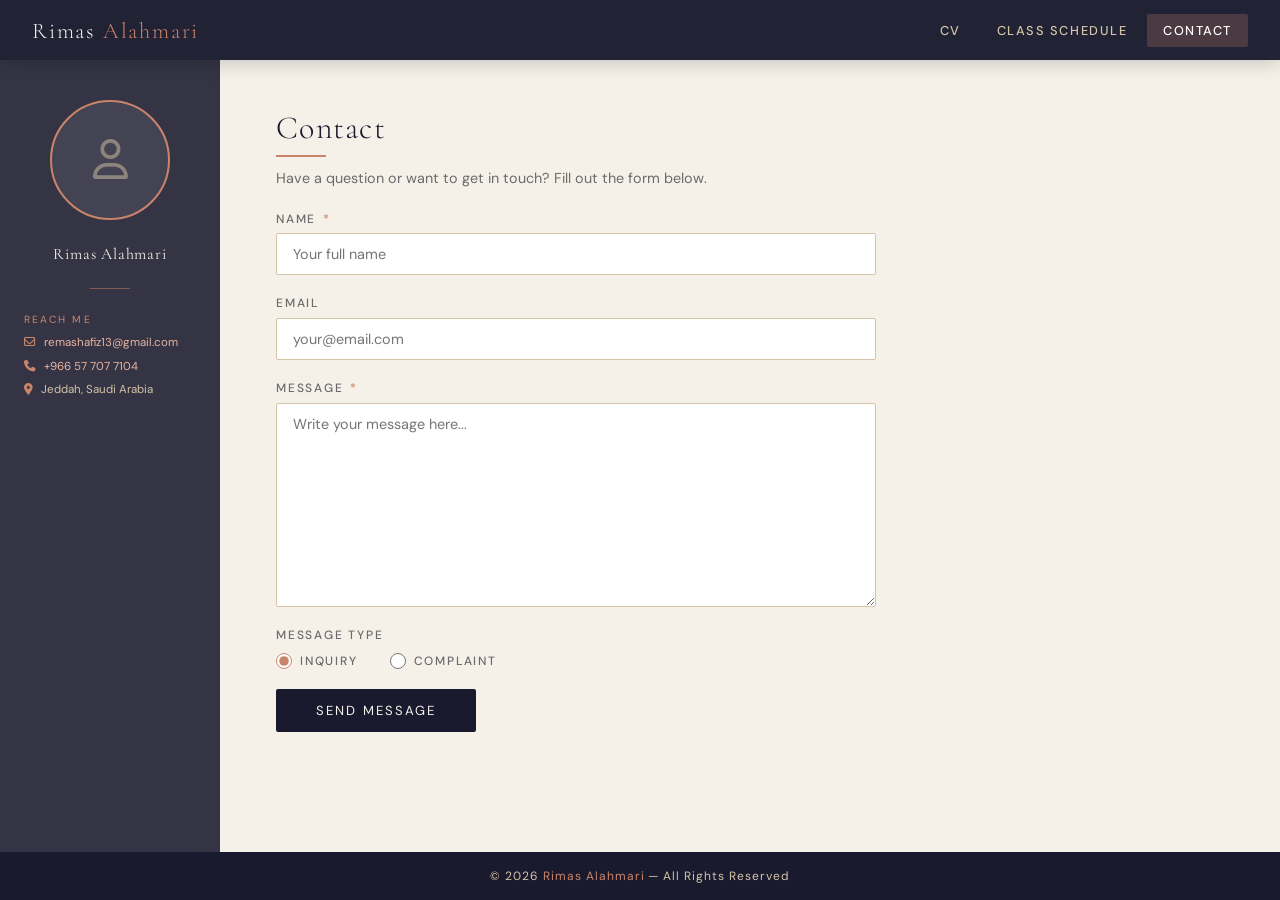
==== contact.html @ 383517ef "First commit" ====
<!DOCTYPE html>
<html lang="en">
<head>
  <meta charset="UTF-8" />
  <meta name="viewport" content="width=device-width, initial-scale=1.0"/>
  <title>Rimas Alahmari — Contact</title>
  <link rel="stylesheet" href="style.css" />
  <link rel="stylesheet" href="https://cdnjs.cloudflare.com/ajax/libs/font-awesome/6.5.0/css/all.min.css"/>
</head>
<body>

  <!-- STICKY HEADER -->
  <header>
    <div class="header-brand">Rimas <span>Alahmari</span></div>
    <nav>
      <a href="index.html">CV</a>
      <a href="schedule.html">Class Schedule</a>
      <a href="contact.html" class="active">Contact</a>
    </nav>
  </header>

  <!-- PAGE WRAPPER -->
  <div class="page-wrapper">

    <!-- LEFT SIDEBAR -->
    <aside class="sidebar">

      <!-- Profile picture placeholder -->
      <div class="profile-img-wrapper">
        <!-- Replace the icon below with an <img> tag once you have your photo:
             <img src="images/ME.jpg" alt="Rimas Alahmari"> -->
        <span class="profile-placeholder">
          <i class="fa-regular fa-user"></i>
        </span>
      </div>

      <div class="sidebar-name">Rimas Alahmari</div>
      <div class="sidebar-divider"></div>

      <div class="sidebar-section">
        <div class="sidebar-label">Reach Me</div>
        <div class="sidebar-contact-item">
          <i class="fa-regular fa-envelope" style="margin-right:5px;color:var(--rose)"></i>
          <a href="mailto:remashafiz13@gmail.com">remashafiz13@gmail.com</a>
        </div>
        <div class="sidebar-contact-item">
          <i class="fa-solid fa-phone" style="margin-right:5px;color:var(--rose)"></i>
          <a href="tel:+966577077104">+966 57 707 7104</a>
        </div>
        <div class="sidebar-contact-item">
          <i class="fa-solid fa-location-dot" style="margin-right:5px;color:var(--rose)"></i>
          Jeddah, Saudi Arabia
        </div>
      </div>

    </aside>

    <!-- MAIN CONTENT -->
    <main class="main-content">

      <section class="section-block">
        <h2 class="section-title">Contact</h2>
        <p style="font-size:0.9rem;color:var(--text-light);margin-top:0.75rem;margin-bottom:0.5rem;">
          Have a question or want to get in touch? Fill out the form below.
        </p>

        <!--
          ACTION: Go to https://webhook.site, copy your unique URL,
          and paste it in the action attribute below.
        -->
        <form
          class="contact-form"
          action="https://webhook.site/YOUR-UNIQUE-URL-HERE"
          method="POST">

          <!-- Name -->
          <div class="form-group">
            <label for="name">Name <span class="required">*</span></label>
            <input
              type="text"
              id="name"
              name="name"
              placeholder="Your full name"
              required />
          </div>

          <!-- Email -->
          <div class="form-group">
            <label for="email">Email</label>
            <input
              type="email"
              id="email"
              name="email"
              placeholder="your@email.com" />
          </div>

          <!-- Message -->
          <div class="form-group">
            <label for="message">Message <span class="required">*</span></label>
            <textarea
              id="message"
              name="message"
              rows="10"
              placeholder="Write your message here..."
              required></textarea>
          </div>

          <!-- Message Type -->
          <div class="form-group">
            <label>Message Type</label>
            <div class="radio-group">
              <label class="radio-label">
                <input type="radio" name="message_type" value="inquiry" checked />
                Inquiry
              </label>
              <label class="radio-label">
                <input type="radio" name="message_type" value="complaint" />
                Complaint
              </label>
            </div>
          </div>

          <!-- Submit -->
          <button type="submit" class="btn-submit">Send Message</button>

        </form>
      </section>

    </main>
  </div>

  <!-- FOOTER -->
  <footer>
    &copy; 2026 <span>Rimas Alahmari</span> — All Rights Reserved
  </footer>

</body>
</html>
---- style.css ----
/* ========== GOOGLE FONTS ========== */
@import url('https://fonts.googleapis.com/css2?family=Cormorant+Garamond:ital,wght@0,300;0,400;0,600;1,300&family=DM+Sans:wght@300;400;500&display=swap');

/* ========== CSS VARIABLES ========== */
:root {
  --cream: #f5f0e8;
  --deep: #1a1a2e;
  --rose: #c9846a;
  --rose-light: #e8b4a0;
  --sand: #d4c4a8;
  --text: #2d2d2d;
  --text-light: #6b6b6b;
  --white: #ffffff;
  --nav-width: 220px;
  --header-height: 60px;
}

/* ========== RESET ========== */
*, *::before, *::after {
  margin: 0;
  padding: 0;
  box-sizing: border-box;
}

html {
  scroll-behavior: smooth;
}

body {
  font-family: 'DM Sans', sans-serif;
  color: var(--text);
  background-color: var(--cream);
  /* Background image placeholder — add your image path below */
  background-image: url('images/background.png');
  background-attachment: fixed;
  background-size: cover;
  background-repeat: repeat;
  min-height: 100vh;
  display: flex;
  flex-direction: column;
}

a {
  text-decoration: none;
  color: inherit;
}

/* ========== STICKY HEADER ========== */
header {
  position: sticky;
  top: 0;
  z-index: 100;
  height: var(--header-height);
  background: rgba(26, 26, 46, 0.96);
  backdrop-filter: blur(8px);
  display: flex;
  align-items: center;
  justify-content: space-between;
  padding: 0 2rem;
  box-shadow: 0 2px 20px rgba(0,0,0,0.2);
}

.header-brand {
  font-family: 'Cormorant Garamond', serif;
  font-size: 1.4rem;
  font-weight: 300;
  color: var(--cream);
  letter-spacing: 0.08em;
}

.header-brand span {
  color: var(--rose);
}

nav {
  display: flex;
  gap: 0.25rem;
}

nav a {
  font-size: 0.8rem;
  font-weight: 500;
  letter-spacing: 0.12em;
  text-transform: uppercase;
  color: var(--sand);
  padding: 0.5rem 1rem;
  border-radius: 2px;
  transition: color 0.3s ease, background 0.3s ease;
}

nav a:hover,
nav a.active {
  color: var(--white);
  background: rgba(201, 132, 106, 0.25);
}

/* ========== PAGE WRAPPER ========== */
.page-wrapper {
  display: flex;
  flex: 1;
  min-height: calc(100vh - var(--header-height) - 50px);
}

/* ========== LEFT SIDEBAR ========== */
.sidebar {
  width: var(--nav-width);
  min-width: var(--nav-width);
  background: rgba(26, 26, 46, 0.88);
  backdrop-filter: blur(10px);
  padding: 2.5rem 1.5rem;
  display: flex;
  flex-direction: column;
  align-items: center;
  gap: 1.5rem;
}

/* Profile image placeholder */
.profile-img-wrapper {
  width: 120px;
  height: 120px;
  border-radius: 50%;
  background: rgba(255,255,255,0.08);
  border: 2px solid var(--rose);
  overflow: hidden;
  display: flex;
  align-items: center;
  justify-content: center;
  animation: borderPulse 4s infinite;
  flex-shrink: 0;
}

.profile-img-wrapper img {
  width: 100%;
  height: 100%;
  object-fit: cover;
  border-radius: 50%;
}

.profile-placeholder {
  font-size: 2.5rem;
  color: var(--sand);
  opacity: 0.5;
}

@keyframes borderPulse {
  0%   { border-color: var(--rose); box-shadow: 0 0 0 0 rgba(201,132,106,0.4); }
  50%  { border-color: var(--rose-light); box-shadow: 0 0 0 8px rgba(201,132,106,0); }
  100% { border-color: var(--rose); box-shadow: 0 0 0 0 rgba(201,132,106,0); }
}

.sidebar-name {
  font-family: 'Cormorant Garamond', serif;
  font-size: 1rem;
  color: var(--cream);
  text-align: center;
  letter-spacing: 0.05em;
}

.sidebar-divider {
  width: 40px;
  height: 1px;
  background: var(--rose);
  opacity: 0.5;
}

.sidebar-section {
  width: 100%;
}

.sidebar-label {
  font-size: 0.65rem;
  letter-spacing: 0.2em;
  text-transform: uppercase;
  color: var(--rose);
  margin-bottom: 0.5rem;
}

.sidebar-links {
  display: flex;
  flex-direction: column;
  gap: 0.3rem;
}

.sidebar-links a {
  font-size: 0.78rem;
  color: var(--sand);
  padding: 0.3rem 0;
  border-left: 2px solid transparent;
  padding-left: 0.6rem;
  transition: color 0.25s, border-color 0.25s;
}

.sidebar-links a:hover {
  color: var(--white);
  border-left-color: var(--rose);
}

.sidebar-contact-item {
  font-size: 0.72rem;
  color: var(--sand);
  margin-bottom: 0.4rem;
  line-height: 1.5;
  word-break: break-all;
}

.sidebar-contact-item a {
  color: var(--rose-light);
  transition: color 0.2s;
}

.sidebar-contact-item a:hover {
  color: var(--white);
}

.social-icons {
  display: flex;
  gap: 0.75rem;
  margin-top: 0.5rem;
}

.social-icons a {
  display: flex;
  align-items: center;
  justify-content: center;
  width: 34px;
  height: 34px;
  border-radius: 50%;
  border: 1px solid rgba(201,132,106,0.4);
  color: var(--sand);
  font-size: 0.85rem;
  transition: background 0.3s, color 0.3s, transform 0.3s, border-color 0.3s;
}

.social-icons a:hover {
  background: var(--rose);
  color: var(--white);
  border-color: var(--rose);
  transform: translateY(-3px);
}

/* ========== MAIN CONTENT ========== */
.main-content {
  flex: 1;
  padding: 3rem 3.5rem;
  background: rgba(245, 240, 232, 0.9);
  backdrop-filter: blur(4px);
}

/* ========== SECTION TITLES ========== */
.section-title {
  font-family: 'Cormorant Garamond', serif;
  font-size: 2rem;
  font-weight: 300;
  color: var(--deep);
  letter-spacing: 0.04em;
  margin-bottom: 0.25rem;
  position: relative;
  padding-bottom: 0.6rem;
}

.section-title::after {
  content: '';
  position: absolute;
  bottom: 0;
  left: 0;
  width: 50px;
  height: 2px;
  background: var(--rose);
  transition: width 0.4s ease;
}

.section-title:hover::after {
  width: 100px;
}

.section-block {
  margin-bottom: 3rem;
}

/* ========== ABOUT ME SECTION ========== */
.about-text {
  font-size: 0.95rem;
  line-height: 1.85;
  color: var(--text);
  margin-top: 1rem;
  position: relative;
}

.about-text::first-letter {
  font-family: 'Cormorant Garamond', serif;
  font-size: 3.5rem;
  font-weight: 600;
  color: var(--rose);
  float: left;
  line-height: 0.75;
  margin-right: 0.15rem;
  margin-top: 0.1rem;
}

.about-text::before {
  content: '"';
  font-family: 'Cormorant Garamond', serif;
  font-size: 5rem;
  color: var(--rose);
  opacity: 0.15;
  position: absolute;
  top: -1rem;
  left: -0.5rem;
  line-height: 1;
}

/* ========== FRAGMENT LINK ========== */
.fragment-link {
  display: inline-block;
  margin-top: 1.5rem;
  font-size: 0.8rem;
  letter-spacing: 0.15em;
  text-transform: uppercase;
  color: var(--rose);
  border-bottom: 1px solid var(--rose);
  padding-bottom: 1px;
  transition: color 0.2s, letter-spacing 0.2s;
}

.fragment-link:hover {
  color: var(--deep);
  letter-spacing: 0.2em;
}

/* ========== EDUCATION ========== */
.edu-item {
  margin-bottom: 1.5rem;
  padding-left: 1rem;
  border-left: 2px solid var(--sand);
  transition: border-color 0.3s;
}

.edu-item:hover {
  border-left-color: var(--rose);
}

.edu-degree {
  font-family: 'Cormorant Garamond', serif;
  font-size: 1.15rem;
  color: var(--deep);
  font-weight: 600;
}

.edu-school {
  font-size: 0.88rem;
  color: var(--text-light);
  margin: 0.2rem 0;
}

.edu-note {
  font-size: 0.8rem;
  color: var(--rose);
  font-style: italic;
}

/* ========== SKILLS ========== */
#skills {
  scroll-margin-top: 80px;
}

.skills-grid {
  display: flex;
  flex-wrap: wrap;
  gap: 0.6rem;
  margin-top: 1rem;
}

.skill-tag {
  font-size: 0.78rem;
  letter-spacing: 0.05em;
  padding: 0.4rem 0.9rem;
  background: var(--deep);
  color: var(--cream);
  border-radius: 2px;
  transition: background 0.25s, transform 0.25s;
}

.skill-tag:hover {
  background: var(--rose);
  transform: translateY(-2px);
}

/* ========== LANGUAGES ========== */
.lang-list {
  display: flex;
  gap: 2rem;
  margin-top: 1rem;
}

.lang-item .lang-name {
  font-family: 'Cormorant Garamond', serif;
  font-size: 1.1rem;
  font-weight: 600;
  color: var(--deep);
}

.lang-item .lang-level {
  font-size: 0.78rem;
  color: var(--text-light);
}

/* ========== CERTIFICATIONS ========== */
.cert-grid {
  display: grid;
  grid-template-columns: repeat(auto-fill, minmax(220px, 1fr));
  gap: 1rem;
  margin-top: 1rem;
}

.cert-card {
  background: var(--white);
  border: 1px solid var(--sand);
  border-radius: 4px;
  padding: 1rem 1.2rem;
  transition: box-shadow 0.3s, transform 0.3s;
}

.cert-card:hover {
  box-shadow: 0 8px 25px rgba(0,0,0,0.1);
  transform: translateY(-3px);
}

.cert-title {
  font-size: 0.88rem;
  font-weight: 500;
  color: var(--deep);
  margin-bottom: 0.25rem;
}

.cert-org {
  font-size: 0.75rem;
  color: var(--rose);
}

/* ========== VOLUNTEER ========== */
.vol-item {
  background: var(--white);
  border-radius: 4px;
  padding: 1.2rem 1.5rem;
  margin-top: 1rem;
  border-left: 3px solid var(--rose);
}

.vol-title {
  font-family: 'Cormorant Garamond', serif;
  font-size: 1.1rem;
  font-weight: 600;
}

.vol-org {
  font-size: 0.82rem;
  color: var(--text-light);
  margin: 0.2rem 0 0.6rem;
}

.vol-desc {
  font-size: 0.88rem;
  line-height: 1.7;
}

/* ========== SCHEDULE TABLE ========== */
.table-wrapper {
  overflow-x: auto;
  margin-top: 1.5rem;
  border-radius: 4px;
  box-shadow: 0 4px 20px rgba(0,0,0,0.06);
}

table {
  width: 100%;
  border-collapse: collapse;
  font-size: 0.88rem;
}

thead th {
  background: var(--deep);
  color: var(--cream);
  padding: 0.85rem 1rem;
  text-align: left;
  letter-spacing: 0.08em;
  font-weight: 500;
  font-size: 0.78rem;
  text-transform: uppercase;
}

tbody td {
  padding: 0.75rem 1rem;
  border-bottom: 1px solid rgba(0,0,0,0.06);
  background: var(--white);
  vertical-align: middle;
}

/* Odd rows different color */
tbody tr:nth-child(odd) td {
  background: #faf7f2;
}

/* Hover effects - odd vs even */
tbody tr:nth-child(odd):hover td {
  background: rgba(201, 132, 106, 0.12);
  transition: background 0.2s;
}

tbody tr:nth-child(even):hover td {
  background: rgba(26, 26, 46, 0.06);
  transition: background 0.2s;
}

.time-cell {
  font-family: 'Cormorant Garamond', serif;
  font-size: 0.95rem;
  color: var(--text-light);
}

.course-cell {
  font-weight: 500;
  color: var(--deep);
}

.office-hours td {
  background: rgba(201, 132, 106, 0.08) !important;
  font-style: italic;
  color: var(--text-light);
  text-align: center;
}

/* ========== CONTACT FORM ========== */
.contact-form {
  max-width: 600px;
  margin-top: 1.5rem;
  display: flex;
  flex-direction: column;
  gap: 1.25rem;
}

.form-group {
  display: flex;
  flex-direction: column;
  gap: 0.4rem;
}

.form-group label {
  font-size: 0.75rem;
  letter-spacing: 0.15em;
  text-transform: uppercase;
  color: var(--text-light);
  font-weight: 500;
}

.form-group label span.required {
  color: var(--rose);
  margin-left: 2px;
}

.form-group input,
.form-group textarea {
  border: 1px solid var(--sand);
  border-radius: 2px;
  padding: 0.7rem 1rem;
  font-family: 'DM Sans', sans-serif;
  font-size: 0.9rem;
  color: var(--text);
  background: var(--white);
  outline: none;
  transition: border-color 0.25s, box-shadow 0.25s;
}

.form-group input:focus,
.form-group textarea:focus {
  border-color: var(--rose);
  box-shadow: 0 0 0 3px rgba(201,132,106,0.15);
}

.form-group textarea {
  resize: vertical;
}

.radio-group {
  display: flex;
  gap: 2rem;
  margin-top: 0.25rem;
}

.radio-label {
  display: flex;
  align-items: center;
  gap: 0.5rem;
  font-size: 0.9rem;
  cursor: pointer;
}

.radio-label input[type="radio"] {
  accent-color: var(--rose);
  width: 16px;
  height: 16px;
}

.btn-submit {
  align-self: flex-start;
  background: var(--deep);
  color: var(--cream);
  border: none;
  padding: 0.8rem 2.5rem;
  font-family: 'DM Sans', sans-serif;
  font-size: 0.82rem;
  letter-spacing: 0.15em;
  text-transform: uppercase;
  cursor: pointer;
  border-radius: 2px;
  transition: background 0.3s, transform 0.2s, box-shadow 0.3s;
}

.btn-submit:hover {
  background: var(--rose);
  transform: translateY(-2px);
  box-shadow: 0 8px 20px rgba(201,132,106,0.3);
}

/* ========== FOOTER ========== */
footer {
  background: var(--deep);
  color: var(--sand);
  text-align: center;
  padding: 1rem;
  font-size: 0.75rem;
  letter-spacing: 0.08em;
  margin-top: auto;
}

footer span {
  color: var(--rose);
}

/* ========== RESPONSIVE ========== */
@media (max-width: 768px) {
  .page-wrapper {
    flex-direction: column;
  }

  .sidebar {
    width: 100%;
    min-width: unset;
    flex-direction: row;
    flex-wrap: wrap;
    justify-content: center;
    padding: 1.5rem;
  }

  .main-content {
    padding: 2rem 1.5rem;
  }

  .cert-grid {
    grid-template-columns: 1fr;
  }

  .lang-list {
    flex-direction: column;
    gap: 1rem;
  }

  header {
    flex-direction: column;
    height: auto;
    padding: 1rem;
    gap: 0.5rem;
  }

  nav {
    flex-wrap: wrap;
    justify-content: center;
  }
}

@media (max-width: 480px) {
  .main-content {
    padding: 1.5rem 1rem;
  }
}
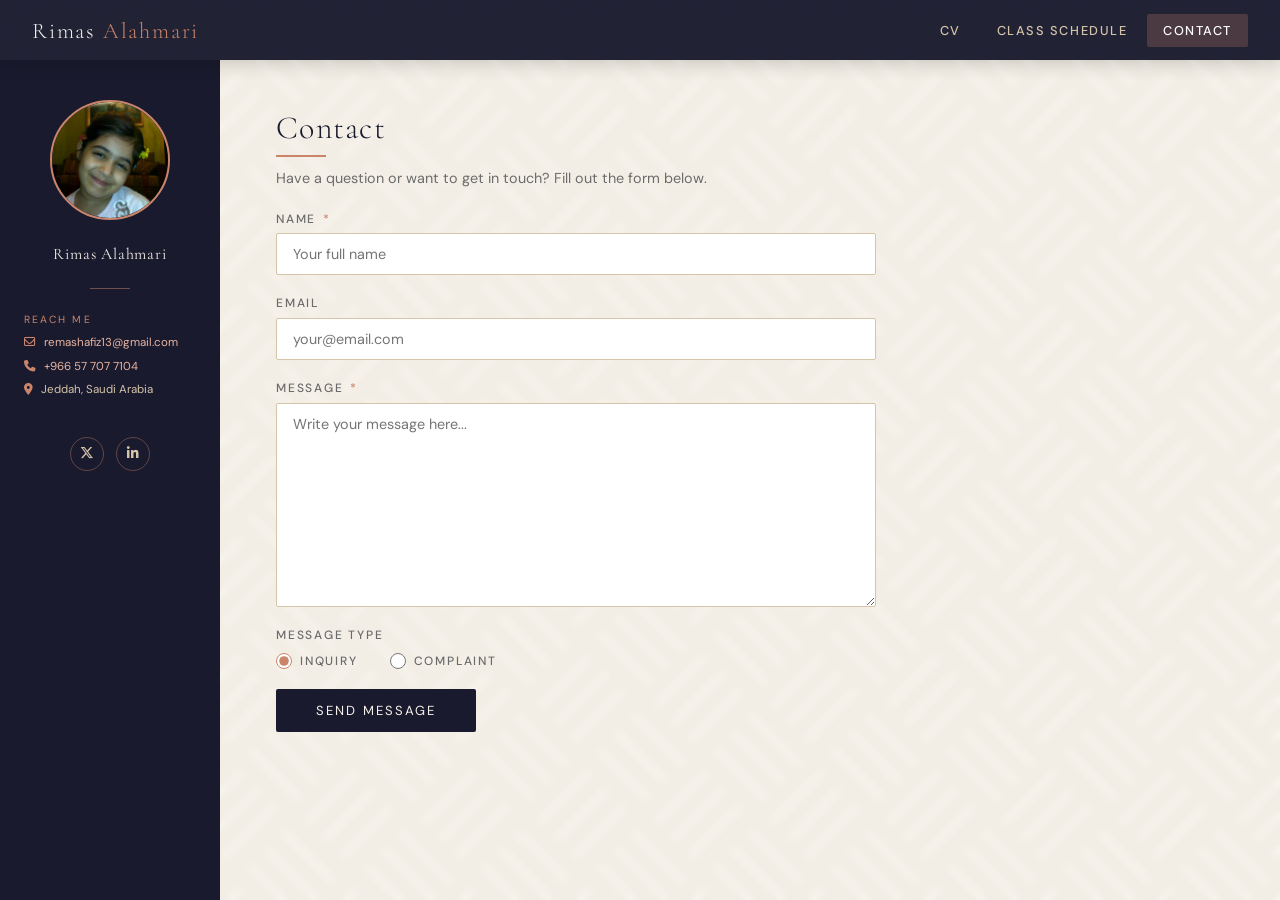
==== commit 8d3e5990: "update" ====
--- a/contact.html
+++ b/contact.html
@@ -25,13 +25,9 @@
     <!-- LEFT SIDEBAR -->
     <aside class="sidebar">
 
-      <!-- Profile picture placeholder -->
+      <!-- Profile image -->
       <div class="profile-img-wrapper">
-        <!-- Replace the icon below with an <img> tag once you have your photo:
-             <img src="images/ME.jpg" alt="Rimas Alahmari"> -->
-        <span class="profile-placeholder">
-          <i class="fa-regular fa-user"></i>
-        </span>
+        <img src="images/ME.jpg" alt="Rimas Alahmari">
       </div>
 
       <div class="sidebar-name">Rimas Alahmari</div>
@@ -53,6 +49,15 @@
         </div>
       </div>
 
+      <div class="social-icons">
+        <a href="https://x.com" target="_blank" title="X (Twitter)" rel="noopener">
+          <i class="fa-brands fa-x-twitter"></i>
+        </a>
+        <a href="https://linkedin.com" target="_blank" title="LinkedIn" rel="noopener">
+          <i class="fa-brands fa-linkedin-in"></i>
+        </a>
+      </div>
+
     </aside>
 
     <!-- MAIN CONTENT -->
@@ -70,7 +75,7 @@
         -->
         <form
           class="contact-form"
-          action="https://webhook.site/YOUR-UNIQUE-URL-HERE"
+          action="https://webhook.site/f0abb65f-15ba-4e23-b5ee-52505e07eea7"
           method="POST">
 
           <!-- Name -->
@@ -126,13 +131,4 @@
         </form>
       </section>
 
-    </main>
-  </div>
-
-  <!-- FOOTER -->
-  <footer>
-    &copy; 2026 <span>Rimas Alahmari</span> — All Rights Reserved
-  </footer>
-
-</body>
-</html>
+    </m
--- a/style.css
+++ b/style.css
@@ -30,8 +30,7 @@
   font-family: 'DM Sans', sans-serif;
   color: var(--text);
   background-color: var(--cream);
-  /* Background image placeholder — add your image path below */
-  background-image: url('images/background.png');
+  background-image: url('images/floor-tile.png');
   background-attachment: fixed;
   background-size: cover;
   background-repeat: repeat;
@@ -105,7 +104,7 @@
 .sidebar {
   width: var(--nav-width);
   min-width: var(--nav-width);
-  background: rgba(26, 26, 46, 0.88);
+  background: rgba(26, 26, 46, 1);
   backdrop-filter: blur(10px);
   padding: 2.5rem 1.5rem;
   display: flex;
@@ -135,13 +134,6 @@
   object-fit: cover;
   border-radius: 50%;
 }
-
-.profile-placeholder {
-  font-size: 2.5rem;
-  color: var(--sand);
-  opacity: 0.5;
-}
-
 @keyframes borderPulse {
   0%   { border-color: var(--rose); box-shadow: 0 0 0 0 rgba(201,132,106,0.4); }
   50%  { border-color: var(--rose-light); box-shadow: 0 0 0 8px rgba(201,132,106,0); }
@@ -242,7 +234,7 @@
 .main-content {
   flex: 1;
   padding: 3rem 3.5rem;
-  background: rgba(245, 240, 232, 0.9);
+  background: rgba(245, 240, 232, 0.60);
   backdrop-filter: blur(4px);
 }
 
@@ -495,19 +487,24 @@
   vertical-align: middle;
 }
 
-/* Odd rows different color */
-tbody tr:nth-child(odd) td {
-  background: #faf7f2;
-}
-
-/* Hover effects - odd vs even */
-tbody tr:nth-child(odd):hover td {
+/* Weekday rows */
+tbody tr.weekday td {
+  background: var(--white);
+}
+
+/* Weekend rows (Friday & Saturday) - different background */
+tbody tr.weekend td {
+  background: #f0eaf8;
+}
+
+/* Hover effects - weekday vs weekend */
+tbody tr.weekday:hover td {
   background: rgba(201, 132, 106, 0.12);
   transition: background 0.2s;
 }
 
-tbody tr:nth-child(even):hover td {
-  background: rgba(26, 26, 46, 0.06);
+tbody tr.weekend:hover td {
+  background: rgba(100, 80, 160, 0.12);
   transition: background 0.2s;
 }
 
@@ -520,13 +517,6 @@
 .course-cell {
   font-weight: 500;
   color: var(--deep);
-}
-
-.office-hours td {
-  background: rgba(201, 132, 106, 0.08) !important;
-  font-style: italic;
-  color: var(--text-light);
-  text-align: center;
 }
 
 /* ========== CONTACT FORM ========== */
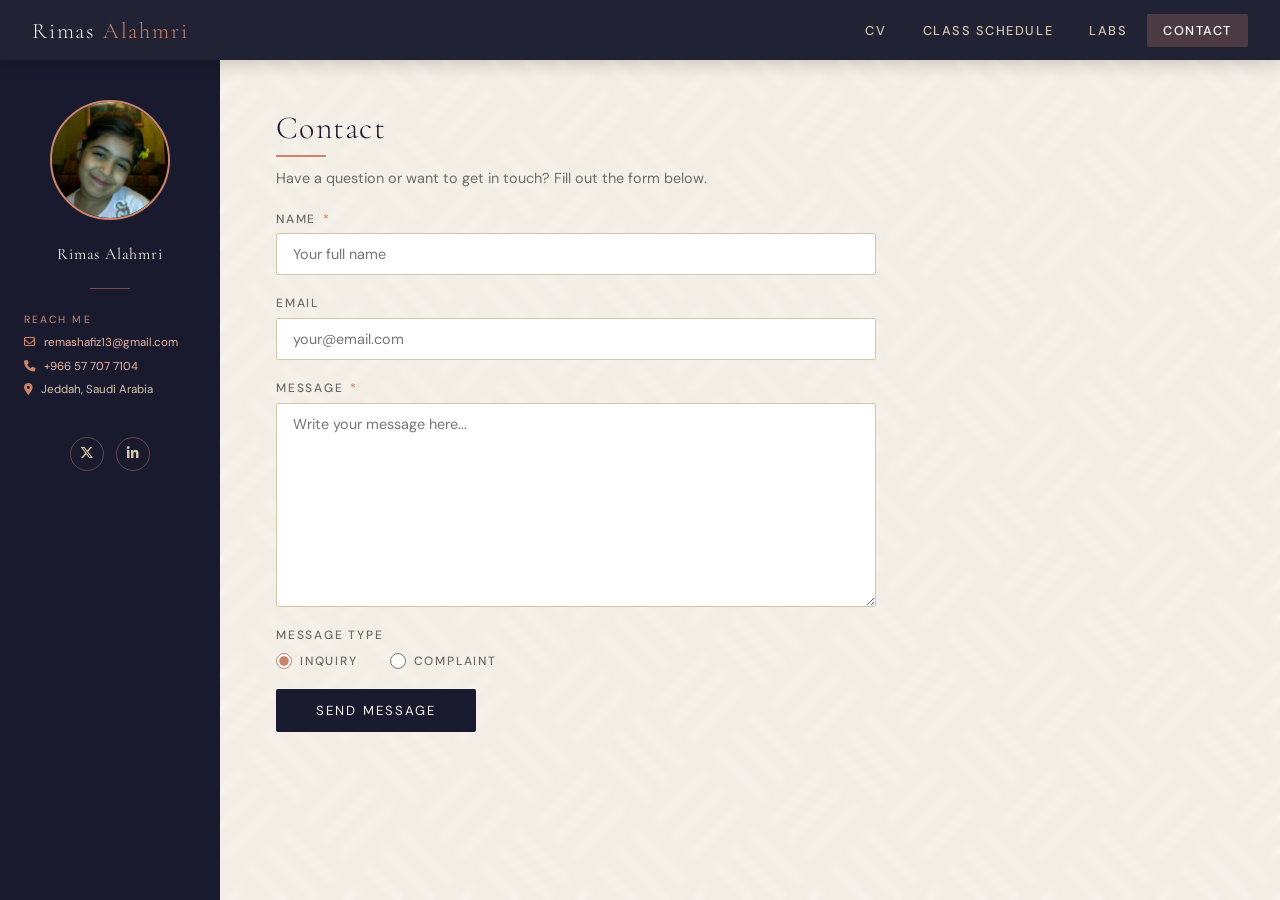
==== commit 29e03025: "update portfolio" ====
--- a/contact.html
+++ b/contact.html
@@ -11,10 +11,11 @@
 
   <!-- STICKY HEADER -->
   <header>
-    <div class="header-brand">Rimas <span>Alahmari</span></div>
+    <div class="header-brand">Rimas <span>Alahmri</span></div>
     <nav>
       <a href="index.html">CV</a>
       <a href="schedule.html">Class Schedule</a>
+      <a href="labs.html">Labs</a>
       <a href="contact.html" class="active">Contact</a>
     </nav>
   </header>
@@ -27,10 +28,10 @@
 
       <!-- Profile image -->
       <div class="profile-img-wrapper">
-        <img src="images/ME.jpg" alt="Rimas Alahmari">
+        <img src="images/ME.jpg" alt="Rimas Alahmri">
       </div>
 
-      <div class="sidebar-name">Rimas Alahmari</div>
+      <div class="sidebar-name">Rimas Alahmri</div>
       <div class="sidebar-divider"></div>
 
       <div class="sidebar-section">
--- a/style.css
+++ b/style.css
@@ -611,6 +611,78 @@
   box-shadow: 0 8px 20px rgba(201,132,106,0.3);
 }
 
+/* ========== LABS ========== */
+.labs-grid {
+  display: flex;
+  flex-direction: column;
+  gap: 1rem;
+}
+
+.lab-card {
+  display: flex;
+  align-items: center;
+  gap: 1.5rem;
+  background: var(--white);
+  border: 1px solid var(--sand);
+  border-radius: 4px;
+  padding: 1.2rem 1.5rem;
+  transition: box-shadow 0.3s, transform 0.3s, border-color 0.3s;
+}
+
+.lab-card:hover {
+  box-shadow: 0 8px 25px rgba(0,0,0,0.1);
+  transform: translateY(-2px);
+  border-color: var(--rose);
+}
+
+.lab-number {
+  font-family: 'Cormorant Garamond', serif;
+  font-size: 2.5rem;
+  font-weight: 600;
+  color: var(--rose);
+  opacity: 0.4;
+  min-width: 50px;
+  line-height: 1;
+}
+
+.lab-info {
+  flex: 1;
+}
+
+.lab-title {
+  font-family: 'Cormorant Garamond', serif;
+  font-size: 1.2rem;
+  font-weight: 600;
+  color: var(--deep);
+}
+
+.lab-course {
+  font-size: 0.78rem;
+  color: var(--text-light);
+  margin-top: 0.2rem;
+}
+
+.lab-btn {
+  display: inline-flex;
+  align-items: center;
+  gap: 0.5rem;
+  background: var(--deep);
+  color: var(--cream);
+  font-size: 0.75rem;
+  letter-spacing: 0.12em;
+  text-transform: uppercase;
+  padding: 0.55rem 1.2rem;
+  border-radius: 2px;
+  white-space: nowrap;
+  transition: background 0.3s, transform 0.2s, box-shadow 0.3s;
+}
+
+.lab-btn:hover {
+  background: var(--rose);
+  transform: translateY(-2px);
+  box-shadow: 0 6px 16px rgba(201,132,106,0.3);
+}
+
 /* ========== FOOTER ========== */
 footer {
   background: var(--deep);
@@ -671,4 +743,4 @@
   .main-content {
     padding: 1.5rem 1rem;
   }
-}
+}
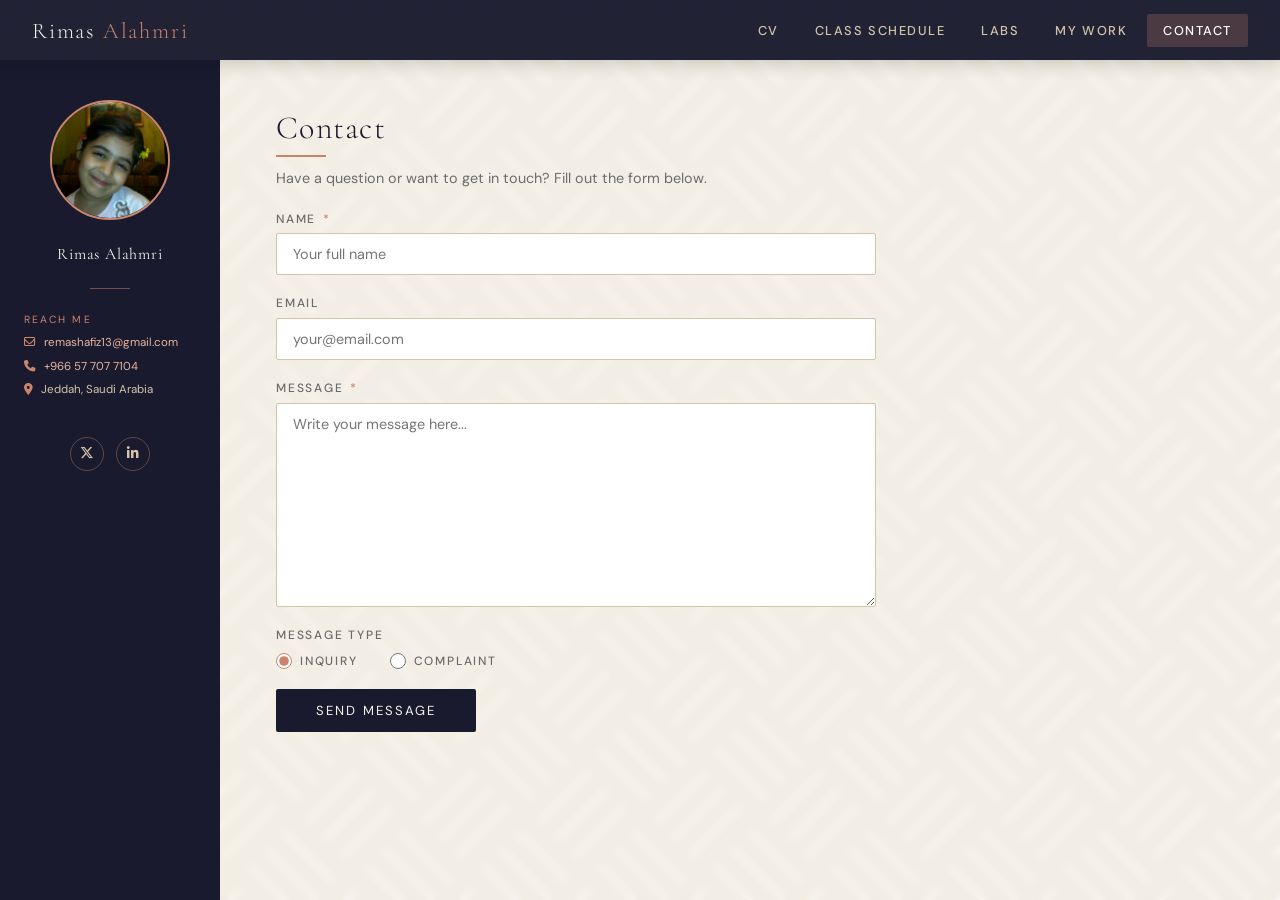
==== commit cd3552bd: "I added my work page with the apps" ====
--- a/contact.html
+++ b/contact.html
@@ -16,6 +16,7 @@
       <a href="index.html">CV</a>
       <a href="schedule.html">Class Schedule</a>
       <a href="labs.html">Labs</a>
+      <a href="myworks.html">My Work</a>
       <a href="contact.html" class="active">Contact</a>
     </nav>
   </header>
